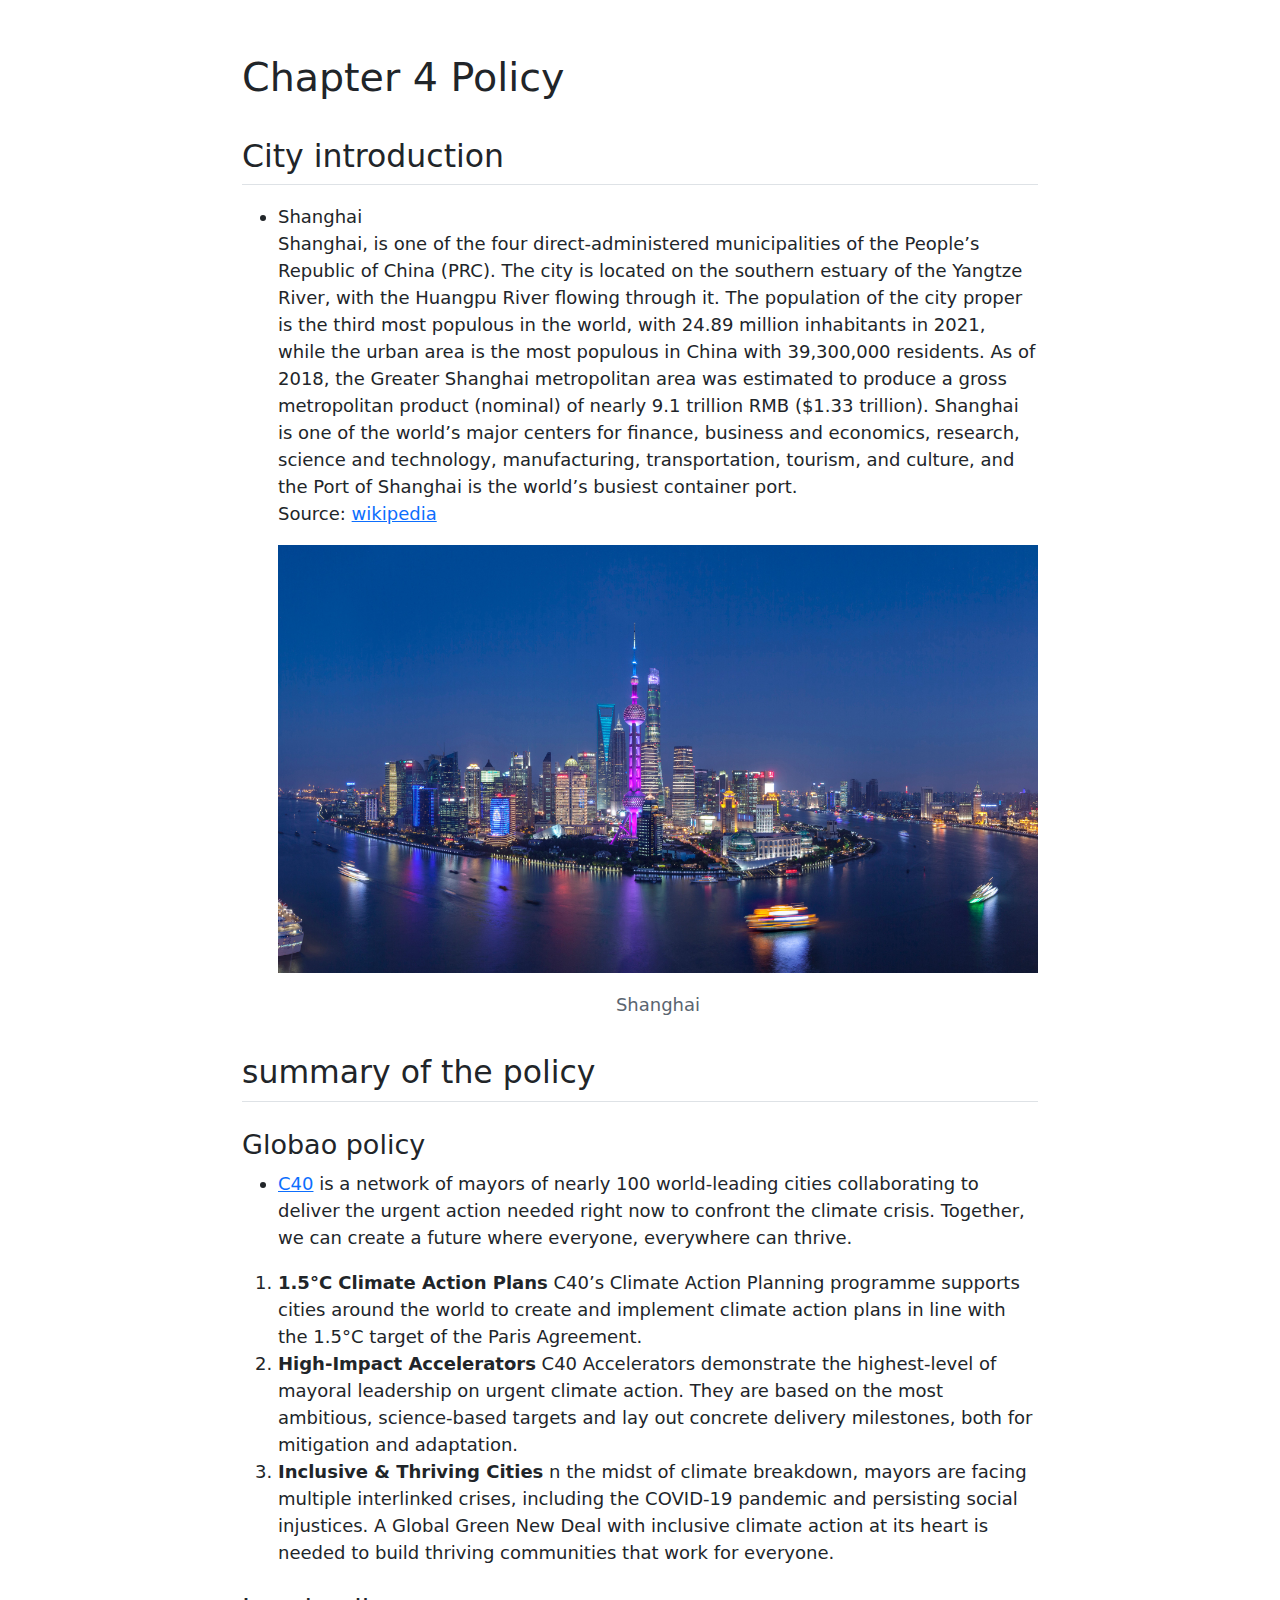
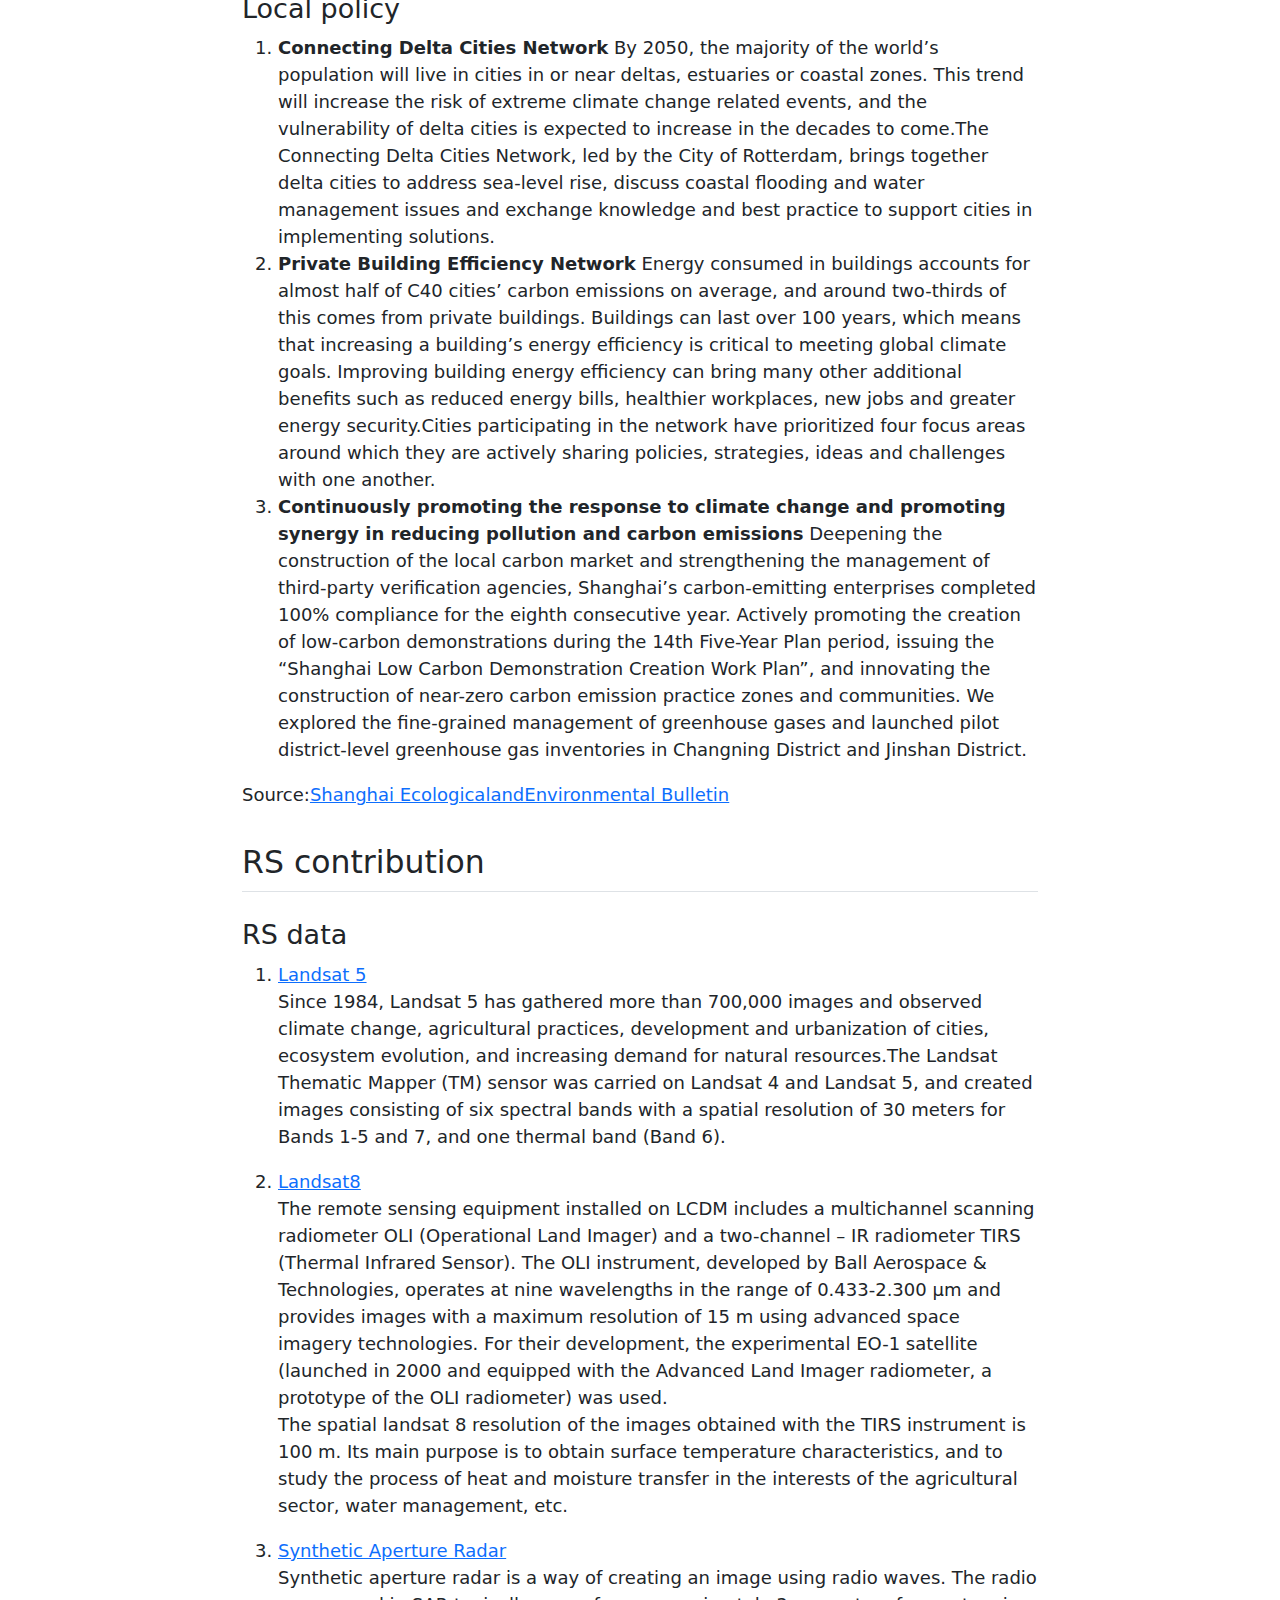
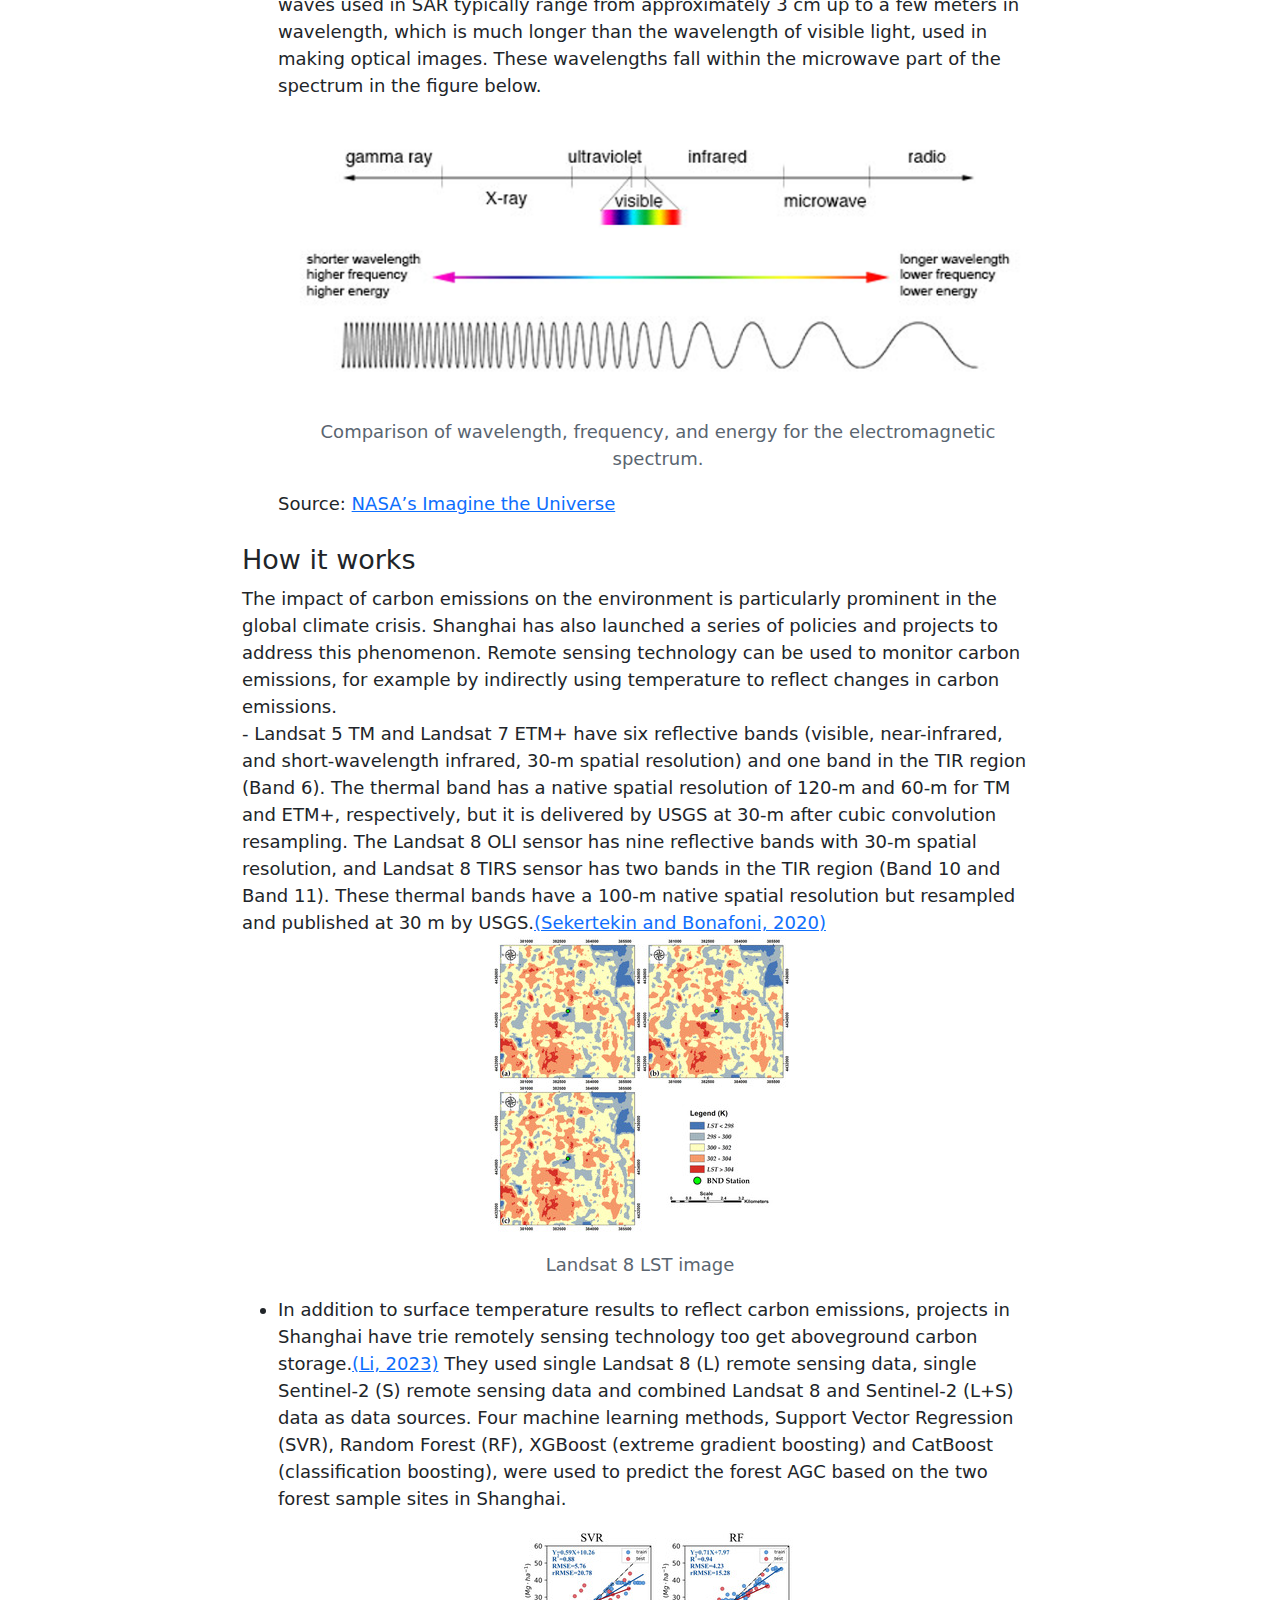
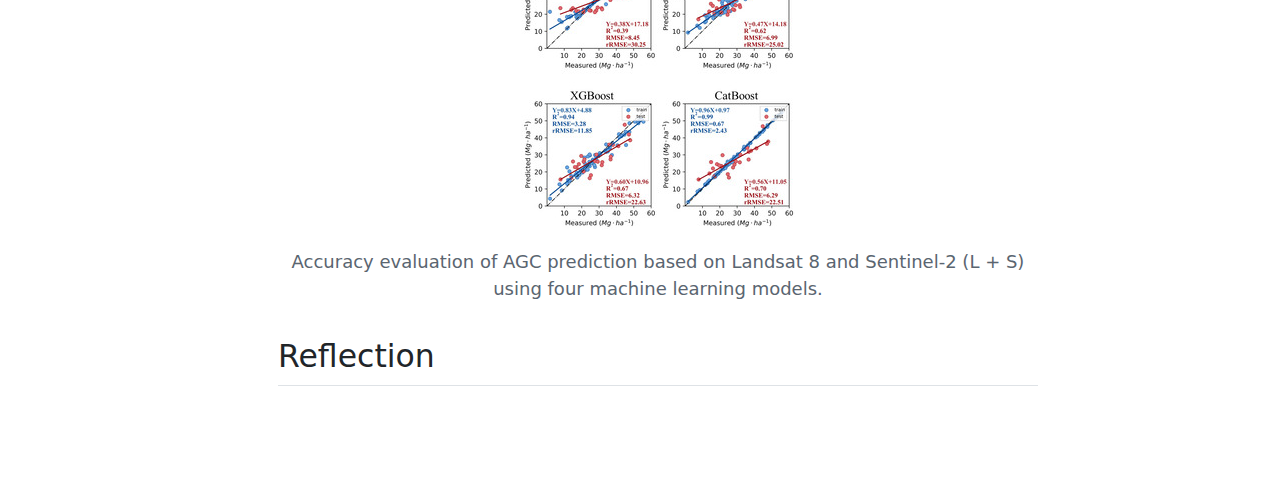
==== Chapter4.html @ e6d577ac "new" ====
<!DOCTYPE html>
<html xmlns="http://www.w3.org/1999/xhtml" lang="en" xml:lang="en"><head>

<meta charset="utf-8">
<meta name="generator" content="quarto-1.2.269">

<meta name="viewport" content="width=device-width, initial-scale=1.0, user-scalable=yes">


<title>chapter4</title>
<style>
code{white-space: pre-wrap;}
span.smallcaps{font-variant: small-caps;}
div.columns{display: flex; gap: min(4vw, 1.5em);}
div.column{flex: auto; overflow-x: auto;}
div.hanging-indent{margin-left: 1.5em; text-indent: -1.5em;}
ul.task-list{list-style: none;}
ul.task-list li input[type="checkbox"] {
  width: 0.8em;
  margin: 0 0.8em 0.2em -1.6em;
  vertical-align: middle;
}
</style>


<script src="Chapter4_files/libs/clipboard/clipboard.min.js"></script>
<script src="Chapter4_files/libs/quarto-html/quarto.js"></script>
<script src="Chapter4_files/libs/quarto-html/popper.min.js"></script>
<script src="Chapter4_files/libs/quarto-html/tippy.umd.min.js"></script>
<script src="Chapter4_files/libs/quarto-html/anchor.min.js"></script>
<link href="Chapter4_files/libs/quarto-html/tippy.css" rel="stylesheet">
<link href="Chapter4_files/libs/quarto-html/quarto-syntax-highlighting.css" rel="stylesheet" id="quarto-text-highlighting-styles">
<script src="Chapter4_files/libs/bootstrap/bootstrap.min.js"></script>
<link href="Chapter4_files/libs/bootstrap/bootstrap-icons.css" rel="stylesheet">
<link href="Chapter4_files/libs/bootstrap/bootstrap.min.css" rel="stylesheet" id="quarto-bootstrap" data-mode="light">


</head>

<body class="fullcontent">

<div id="quarto-content" class="page-columns page-rows-contents page-layout-article">

<main class="content" id="quarto-document-content">



<section id="chapter-4-policy" class="level1">
<h1>Chapter 4 Policy</h1>
<section id="city-introduction" class="level2">
<h2 class="anchored" data-anchor-id="city-introduction">City introduction</h2>
<ul>
<li><p>Shanghai<br> Shanghai, is one of the four direct-administered municipalities of the People’s Republic of China (PRC). The city is located on the southern estuary of the Yangtze River, with the Huangpu River flowing through it. The population of the city proper is the third most populous in the world, with 24.89 million inhabitants in 2021, while the urban area is the most populous in China with 39,300,000 residents. As of 2018, the Greater Shanghai metropolitan area was estimated to produce a gross metropolitan product (nominal) of nearly 9.1 trillion RMB ($1.33 trillion). Shanghai is one of the world’s major centers for finance, business and economics, research, science and technology, manufacturing, transportation, tourism, and culture, and the Port of Shanghai is the world’s busiest container port.<br> Source: <a href="https://en.wikipedia.org/wiki/Shanghai">wikipedia</a></p>
<center>
<div class="quarto-figure quarto-figure-center">
<figure class="figure">
<p><img src="image/download.jpeg" class="img-fluid figure-img"></p>
<p></p><figcaption class="figure-caption">Shanghai</figcaption><p></p>
</figure>
</div>
</center></li>
</ul>
</section>
<section id="summary-of-the-policy" class="level2">
<h2 class="anchored" data-anchor-id="summary-of-the-policy">summary of the policy</h2>
<section id="globao-policy" class="level3">
<h3 class="anchored" data-anchor-id="globao-policy">Globao policy</h3>
<ul>
<li><a href="https://www.c40.org/about-c40/">C40</a> is a network of mayors of nearly 100 world-leading cities collaborating to deliver the urgent action needed right now to confront the climate crisis. Together, we can create a future where everyone, everywhere can thrive.</li>
</ul>
<ol type="1">
<li><strong>1.5°C Climate Action Plans</strong> C40’s Climate Action Planning programme supports cities around the world to create and implement climate action plans in line with the 1.5°C target of the Paris Agreement.<br></li>
<li><strong>High-Impact Accelerators</strong> C40 Accelerators demonstrate the highest-level of mayoral leadership on urgent climate action. They are based on the most ambitious, science-based targets and lay out concrete delivery milestones, both for mitigation and adaptation.<br></li>
<li><strong>Inclusive &amp; Thriving Cities</strong> n the midst of climate breakdown, mayors are facing multiple interlinked crises, including the COVID-19 pandemic and persisting social injustices. A Global Green New Deal with inclusive climate action at its heart is needed to build thriving communities that work for everyone.<br></li>
</ol>
</section>
<section id="local-policy" class="level3">
<h3 class="anchored" data-anchor-id="local-policy">Local policy</h3>
<ol type="1">
<li><strong>Connecting Delta Cities Network</strong> By 2050, the majority of the world’s population will live in cities in or near deltas, estuaries or coastal zones. This trend will increase the risk of extreme climate change related events, and the vulnerability of delta cities is expected to increase in the decades to come.The Connecting Delta Cities Network, led by the City of Rotterdam, brings together delta cities to address sea-level rise, discuss coastal flooding and water management issues and exchange knowledge and best practice to support cities in implementing solutions.<br></li>
<li><strong>Private Building Efficiency Network</strong> Energy consumed in buildings accounts for almost half of C40 cities’ carbon emissions on average, and around two-thirds of this comes from private buildings. Buildings can last over 100 years, which means that increasing a building’s energy efficiency is critical to meeting global climate goals. Improving building energy efficiency can bring many other additional benefits such as reduced energy bills, healthier workplaces, new jobs and greater energy security.Cities participating in the network have prioritized four focus areas around which they are actively sharing policies, strategies, ideas and challenges with one another.<br></li>
<li><strong>Continuously promoting the response to climate change and promoting synergy in reducing pollution and carbon emissions</strong> Deepening the construction of the local carbon market and strengthening the management of third-party verification agencies, Shanghai’s carbon-emitting enterprises completed 100% compliance for the eighth consecutive year. Actively promoting the creation of low-carbon demonstrations during the 14th Five-Year Plan period, issuing the “Shanghai Low Carbon Demonstration Creation Work Plan”, and innovating the construction of near-zero carbon emission practice zones and communities. We explored the fine-grained management of greenhouse gases and launched pilot district-level greenhouse gas inventories in Changning District and Jinshan District.<br></li>
</ol>
<p>Source:<a href="https://sthj.sh.gov.cn/cmsres/f7/f7d5fae9e9df42f3bec63f34bfcbf330/71bc146ec721eba6b657a6b6a823d32e.pdf">Shanghai EcologicalandEnvironmental Bulletin</a></p>
</section>
</section>
<section id="rs-contribution" class="level2">
<h2 class="anchored" data-anchor-id="rs-contribution">RS contribution</h2>
<section id="rs-data" class="level3">
<h3 class="anchored" data-anchor-id="rs-data">RS data</h3>
<ol type="1">
<li><p><a href="https://eos.com/find-satellite/landsat-5-tm/">Landsat 5</a><br> Since 1984, Landsat 5 has gathered more than 700,000 images and observed climate change, agricultural practices, development and urbanization of cities, ecosystem evolution, and increasing demand for natural resources.The Landsat Thematic Mapper (TM) sensor was carried on Landsat 4 and Landsat 5, and created images consisting of six spectral bands with a spatial resolution of 30 meters for Bands 1-5 and 7, and one thermal band (Band 6).<br></p></li>
<li><p><a href="https://eos.com/find-satellite/landsat-8/">Landsat8</a><br> The remote sensing equipment installed on LCDM includes a multichannel scanning radiometer OLI (Operational Land Imager) and a two-channel – IR radiometer TIRS (Thermal Infrared Sensor). The OLI instrument, developed by Ball Aerospace &amp; Technologies, operates at nine wavelengths in the range of 0.433-2.300 μm and provides images with a maximum resolution of 15 m using advanced space imagery technologies. For their development, the experimental EO-1 satellite (launched in 2000 and equipped with the Advanced Land Imager radiometer, a prototype of the OLI radiometer) was used.<br> The spatial landsat 8 resolution of the images obtained with the TIRS instrument is 100 m. Its main purpose is to obtain surface temperature characteristics, and to study the process of heat and moisture transfer in the interests of the agricultural sector, water management, etc.<br></p></li>
<li><p><a href="https://www.capellaspace.com/sar-101-an-introduction-to-synthetic-aperture-radar/">Synthetic Aperture Radar</a><br> Synthetic aperture radar is a way of creating an image using radio waves. The radio waves used in SAR typically range from approximately 3 cm up to a few meters in wavelength, which is much longer than the wavelength of visible light, used in making optical images. These wavelengths fall within the microwave part of the spectrum in the figure below.</p>
<center>
<div class="quarto-figure quarto-figure-center">
<figure class="figure">
<p><img src="image/SpaceNet6-Blog_wavelength-spectrum.png" class="img-fluid figure-img"></p>
<p></p><figcaption class="figure-caption">Comparison of wavelength, frequency, and energy for the electromagnetic spectrum.</figcaption><p></p>
</figure>
</div>
</center>
<p>Source: <a href="https://imagine.gsfc.nasa.gov/science/toolbox/emspectrum1.html">NASA’s Imagine the Universe</a></p></li>
</ol>
</section>
<section id="how-it-works" class="level3">
<h3 class="anchored">How it works</h3>
The impact of carbon emissions on the environment is particularly prominent in the global climate crisis. Shanghai has also launched a series of policies and projects to address this phenomenon. Remote sensing technology can be used to monitor carbon emissions, for example by indirectly using temperature to reflect changes in carbon emissions.<br> - Landsat 5 TM and Landsat 7 ETM+ have six reflective bands (visible, near-infrared, and short-wavelength infrared, 30-m spatial resolution) and one band in the TIR region (Band 6). The thermal band has a native spatial resolution of 120-m and 60-m for TM and ETM+, respectively, but it is delivered by USGS at 30-m after cubic convolution resampling. The Landsat 8 OLI sensor has nine reflective bands with 30-m spatial resolution, and Landsat 8 TIRS sensor has two bands in the TIR region (Band 10 and Band 11). These thermal bands have a 100-m native spatial resolution but resampled and published at 30 m by USGS.<a href="https://www.proquest.com/docview/2550293025?parentSessionId=8t9%2BNVN4gRD3vp%2FYloR3petIAqkasvj0CDOFMD6UNBQ%3D&amp;pq-origsite=primo&amp;accountid=14511">(Sekertekin and Bonafoni, 2020)</a><br>
<center>
<div class="quarto-figure quarto-figure-center">
<figure class="figure">
<p><img src="image/lst.jpg" class="img-fluid figure-img"></p>
<p></p><figcaption class="figure-caption">Landsat 8 LST image</figcaption><p></p>
</figure>
</div>
</center>
<ul>
<li><p>In addition to surface temperature results to reflect carbon emissions, projects in Shanghai have trie remotely sensing technology too get aboveground carbon storage.<a href="https://www.proquest.com/docview/2761198157?parentSessionId=l2brSec2n75gN8ANicRTz%2Fx%2FDIqA5daFETveuqBxDSE%3D&amp;pq-origsite=primo&amp;accountid=14511">(Li, 2023)</a> They used single Landsat 8 (L) remote sensing data, single Sentinel-2 (S) remote sensing data and combined Landsat 8 and Sentinel-2 (L+S) data as data sources. Four machine learning methods, Support Vector Regression (SVR), Random Forest (RF), XGBoost (extreme gradient boosting) and CatBoost (classification boosting), were used to predict the forest AGC based on the two forest sample sites in Shanghai.</p>
<center>
<div class="quarto-figure quarto-figure-center">
<figure class="figure">
<p><img src="image/AGC.jpg" class="img-fluid figure-img"></p>
<p></p><figcaption class="figure-caption">Accuracy evaluation of AGC prediction based on Landsat 8 and Sentinel-2 (L + S) using four machine learning models.</figcaption><p></p>
</figure>
</div>
</center>
<h2 id="reflection" class="anchored" data-anchor-id="how-it-works">Reflection</h2></li>
</ul>
</section>
</section>
</section>

</main>
<!-- /main column -->
<script id="quarto-html-after-body" type="application/javascript">
window.document.addEventListener("DOMContentLoaded", function (event) {
  const toggleBodyColorMode = (bsSheetEl) => {
    const mode = bsSheetEl.getAttribute("data-mode");
    const bodyEl = window.document.querySelector("body");
    if (mode === "dark") {
      bodyEl.classList.add("quarto-dark");
      bodyEl.classList.remove("quarto-light");
    } else {
      bodyEl.classList.add("quarto-light");
      bodyEl.classList.remove("quarto-dark");
    }
  }
  const toggleBodyColorPrimary = () => {
    const bsSheetEl = window.document.querySelector("link#quarto-bootstrap");
    if (bsSheetEl) {
      toggleBodyColorMode(bsSheetEl);
    }
  }
  toggleBodyColorPrimary();  
  const icon = "";
  const anchorJS = new window.AnchorJS();
  anchorJS.options = {
    placement: 'right',
    icon: icon
  };
  anchorJS.add('.anchored');
  const clipboard = new window.ClipboardJS('.code-copy-button', {
    target: function(trigger) {
      return trigger.previousElementSibling;
    }
  });
  clipboard.on('success', function(e) {
    // button target
    const button = e.trigger;
    // don't keep focus
    button.blur();
    // flash "checked"
    button.classList.add('code-copy-button-checked');
    var currentTitle = button.getAttribute("title");
    button.setAttribute("title", "Copied!");
    let tooltip;
    if (window.bootstrap) {
      button.setAttribute("data-bs-toggle", "tooltip");
      button.setAttribute("data-bs-placement", "left");
      button.setAttribute("data-bs-title", "Copied!");
      tooltip = new bootstrap.Tooltip(button, 
        { trigger: "manual", 
          customClass: "code-copy-button-tooltip",
          offset: [0, -8]});
      tooltip.show();    
    }
    setTimeout(function() {
      if (tooltip) {
        tooltip.hide();
        button.removeAttribute("data-bs-title");
        button.removeAttribute("data-bs-toggle");
        button.removeAttribute("data-bs-placement");
      }
      button.setAttribute("title", currentTitle);
      button.classList.remove('code-copy-button-checked');
    }, 1000);
    // clear code selection
    e.clearSelection();
  });
  function tippyHover(el, contentFn) {
    const config = {
      allowHTML: true,
      content: contentFn,
      maxWidth: 500,
      delay: 100,
      arrow: false,
      appendTo: function(el) {
          return el.parentElement;
      },
      interactive: true,
      interactiveBorder: 10,
      theme: 'quarto',
      placement: 'bottom-start'
    };
    window.tippy(el, config); 
  }
  const noterefs = window.document.querySelectorAll('a[role="doc-noteref"]');
  for (var i=0; i<noterefs.length; i++) {
    const ref = noterefs[i];
    tippyHover(ref, function() {
      // use id or data attribute instead here
      let href = ref.getAttribute('data-footnote-href') || ref.getAttribute('href');
      try { href = new URL(href).hash; } catch {}
      const id = href.replace(/^#\/?/, "");
      const note = window.document.getElementById(id);
      return note.innerHTML;
    });
  }
  const findCites = (el) => {
    const parentEl = el.parentElement;
    if (parentEl) {
      const cites = parentEl.dataset.cites;
      if (cites) {
        return {
          el,
          cites: cites.split(' ')
        };
      } else {
        return findCites(el.parentElement)
      }
    } else {
      return undefined;
    }
  };
  var bibliorefs = window.document.querySelectorAll('a[role="doc-biblioref"]');
  for (var i=0; i<bibliorefs.length; i++) {
    const ref = bibliorefs[i];
    const citeInfo = findCites(ref);
    if (citeInfo) {
      tippyHover(citeInfo.el, function() {
        var popup = window.document.createElement('div');
        citeInfo.cites.forEach(function(cite) {
          var citeDiv = window.document.createElement('div');
          citeDiv.classList.add('hanging-indent');
          citeDiv.classList.add('csl-entry');
          var biblioDiv = window.document.getElementById('ref-' + cite);
          if (biblioDiv) {
            citeDiv.innerHTML = biblioDiv.innerHTML;
          }
          popup.appendChild(citeDiv);
        });
        return popup.innerHTML;
      });
    }
  }
});
</script>
</div> <!-- /content -->



</body></html>
---- Chapter4_files/libs/quarto-html/tippy.css ----
.tippy-box[data-animation=fade][data-state=hidden]{opacity:0}[data-tippy-root]{max-width:calc(100vw - 10px)}.tippy-box{position:relative;background-color:#333;color:#fff;border-radius:4px;font-size:14px;line-height:1.4;white-space:normal;outline:0;transition-property:transform,visibility,opacity}.tippy-box[data-placement^=top]>.tippy-arrow{bottom:0}.tippy-box[data-placement^=top]>.tippy-arrow:before{bottom:-7px;left:0;border-width:8px 8px 0;border-top-color:initial;transform-origin:center top}.tippy-box[data-placement^=bottom]>.tippy-arrow{top:0}.tippy-box[data-placement^=bottom]>.tippy-arrow:before{top:-7px;left:0;border-width:0 8px 8px;border-bottom-color:initial;transform-origin:center bottom}.tippy-box[data-placement^=left]>.tippy-arrow{right:0}.tippy-box[data-placement^=left]>.tippy-arrow:before{border-width:8px 0 8px 8px;border-left-color:initial;right:-7px;transform-origin:center left}.tippy-box[data-placement^=right]>.tippy-arrow{left:0}.tippy-box[data-placement^=right]>.tippy-arrow:before{left:-7px;border-width:8px 8px 8px 0;border-right-color:initial;transform-origin:center right}.tippy-box[data-inertia][data-state=visible]{transition-timing-function:cubic-bezier(.54,1.5,.38,1.11)}.tippy-arrow{width:16px;height:16px;color:#333}.tippy-arrow:before{content:"";position:absolute;border-color:transparent;border-style:solid}.tippy-content{position:relative;padding:5px 9px;z-index:1}
---- Chapter4_files/libs/quarto-html/quarto-syntax-highlighting.css ----
/* quarto syntax highlight colors */
:root {
  --quarto-hl-ot-color: #003B4F;
  --quarto-hl-at-color: #657422;
  --quarto-hl-ss-color: #20794D;
  --quarto-hl-an-color: #5E5E5E;
  --quarto-hl-fu-color: #4758AB;
  --quarto-hl-st-color: #20794D;
  --quarto-hl-cf-color: #003B4F;
  --quarto-hl-op-color: #5E5E5E;
  --quarto-hl-er-color: #AD0000;
  --quarto-hl-bn-color: #AD0000;
  --quarto-hl-al-color: #AD0000;
  --quarto-hl-va-color: #111111;
  --quarto-hl-bu-color: inherit;
  --quarto-hl-ex-color: inherit;
  --quarto-hl-pp-color: #AD0000;
  --quarto-hl-in-color: #5E5E5E;
  --quarto-hl-vs-color: #20794D;
  --quarto-hl-wa-color: #5E5E5E;
  --quarto-hl-do-color: #5E5E5E;
  --quarto-hl-im-color: #00769E;
  --quarto-hl-ch-color: #20794D;
  --quarto-hl-dt-color: #AD0000;
  --quarto-hl-fl-color: #AD0000;
  --quarto-hl-co-color: #5E5E5E;
  --quarto-hl-cv-color: #5E5E5E;
  --quarto-hl-cn-color: #8f5902;
  --quarto-hl-sc-color: #5E5E5E;
  --quarto-hl-dv-color: #AD0000;
  --quarto-hl-kw-color: #003B4F;
}

/* other quarto variables */
:root {
  --quarto-font-monospace: SFMono-Regular, Menlo, Monaco, Consolas, "Liberation Mono", "Courier New", monospace;
}

pre > code.sourceCode > span {
  color: #003B4F;
}

code span {
  color: #003B4F;
}

code.sourceCode > span {
  color: #003B4F;
}

div.sourceCode,
div.sourceCode pre.sourceCode {
  color: #003B4F;
}

code span.ot {
  color: #003B4F;
}

code span.at {
  color: #657422;
}

code span.ss {
  color: #20794D;
}

code span.an {
  color: #5E5E5E;
}

code span.fu {
  color: #4758AB;
}

code span.st {
  color: #20794D;
}

code span.cf {
  color: #003B4F;
}

code span.op {
  color: #5E5E5E;
}

code span.er {
  color: #AD0000;
}

code span.bn {
  color: #AD0000;
}

code span.al {
  color: #AD0000;
}

code span.va {
  color: #111111;
}

code span.pp {
  color: #AD0000;
}

code span.in {
  color: #5E5E5E;
}

code span.vs {
  color: #20794D;
}

code span.wa {
  color: #5E5E5E;
  font-style: italic;
}

code span.do {
  color: #5E5E5E;
  font-style: italic;
}

code span.im {
  color: #00769E;
}

code span.ch {
  color: #20794D;
}

code span.dt {
  color: #AD0000;
}

code span.fl {
  color: #AD0000;
}

code span.co {
  color: #5E5E5E;
}

code span.cv {
  color: #5E5E5E;
  font-style: italic;
}

code span.cn {
  color: #8f5902;
}

code span.sc {
  color: #5E5E5E;
}

code span.dv {
  color: #AD0000;
}

code span.kw {
  color: #003B4F;
}

.prevent-inlining {
  content: "</";
}

/*# sourceMappingURL=debc5d5d77c3f9108843748ff7464032.css.map */
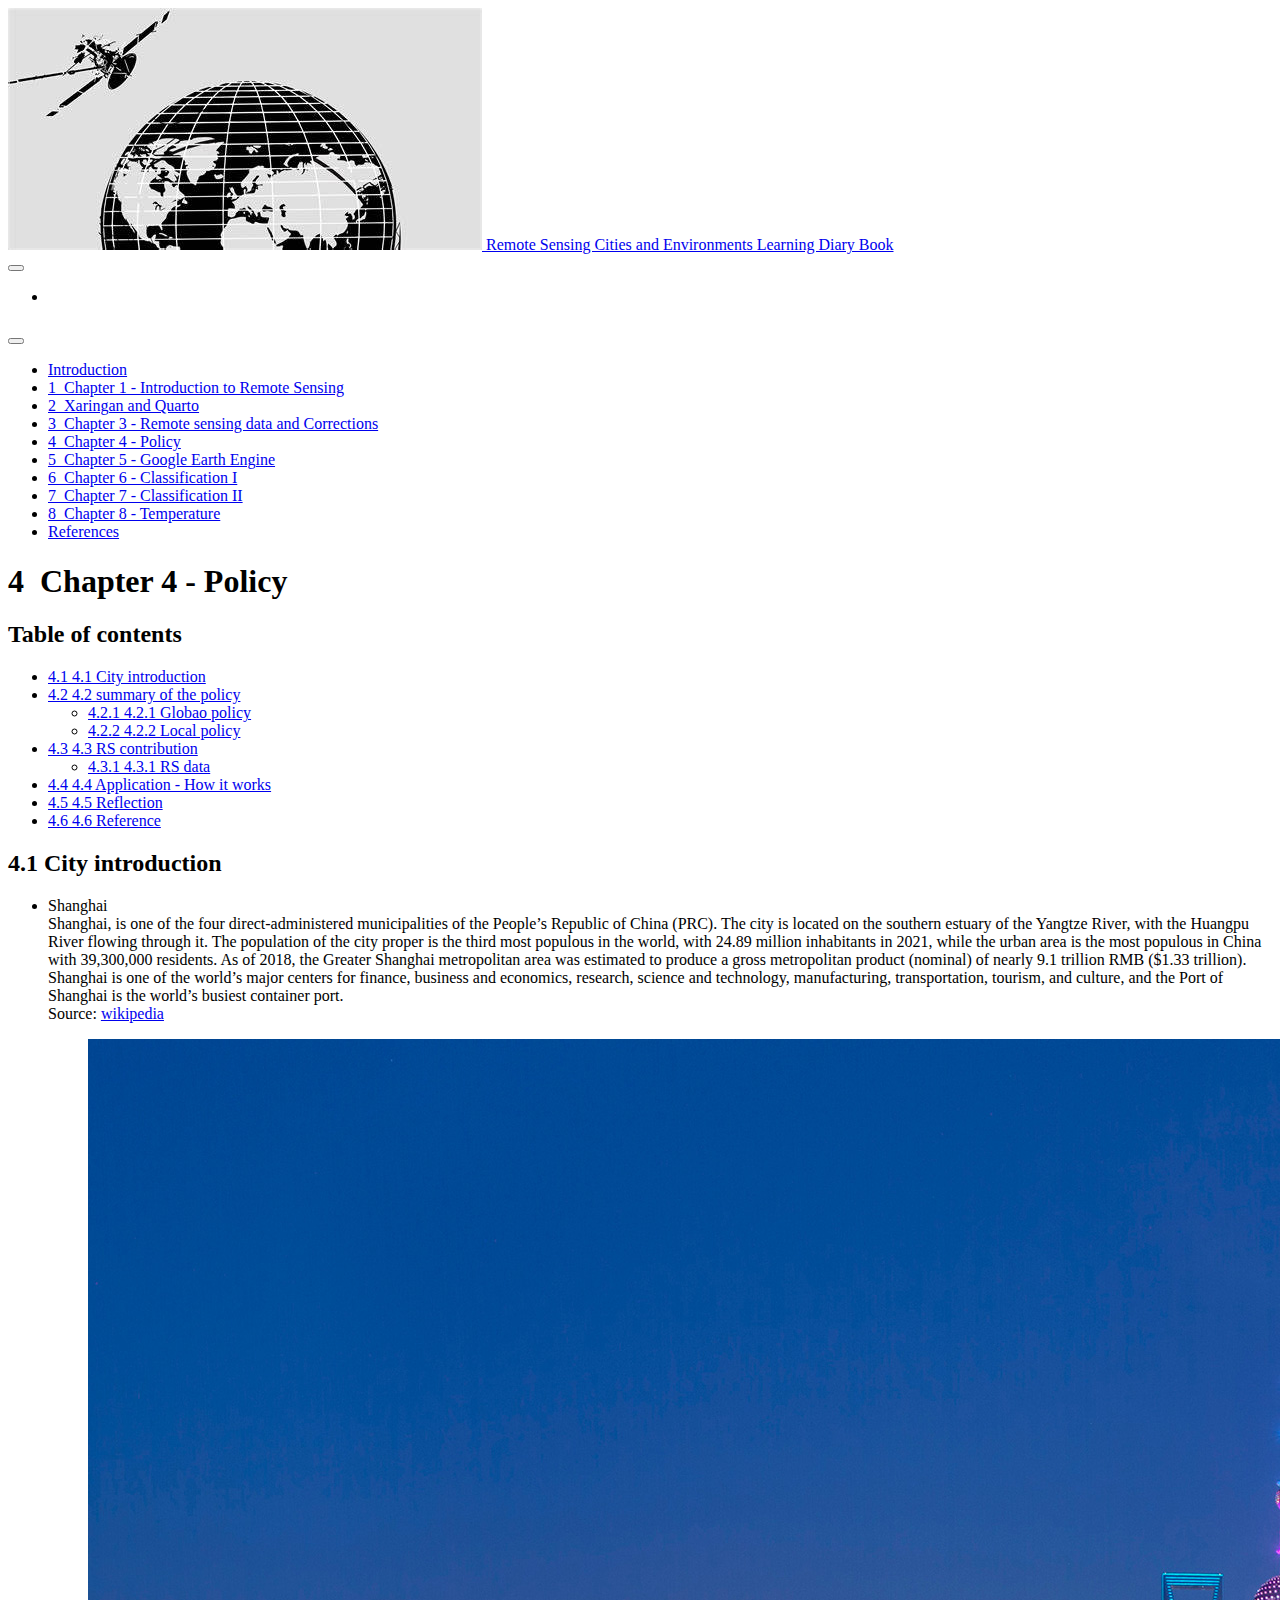
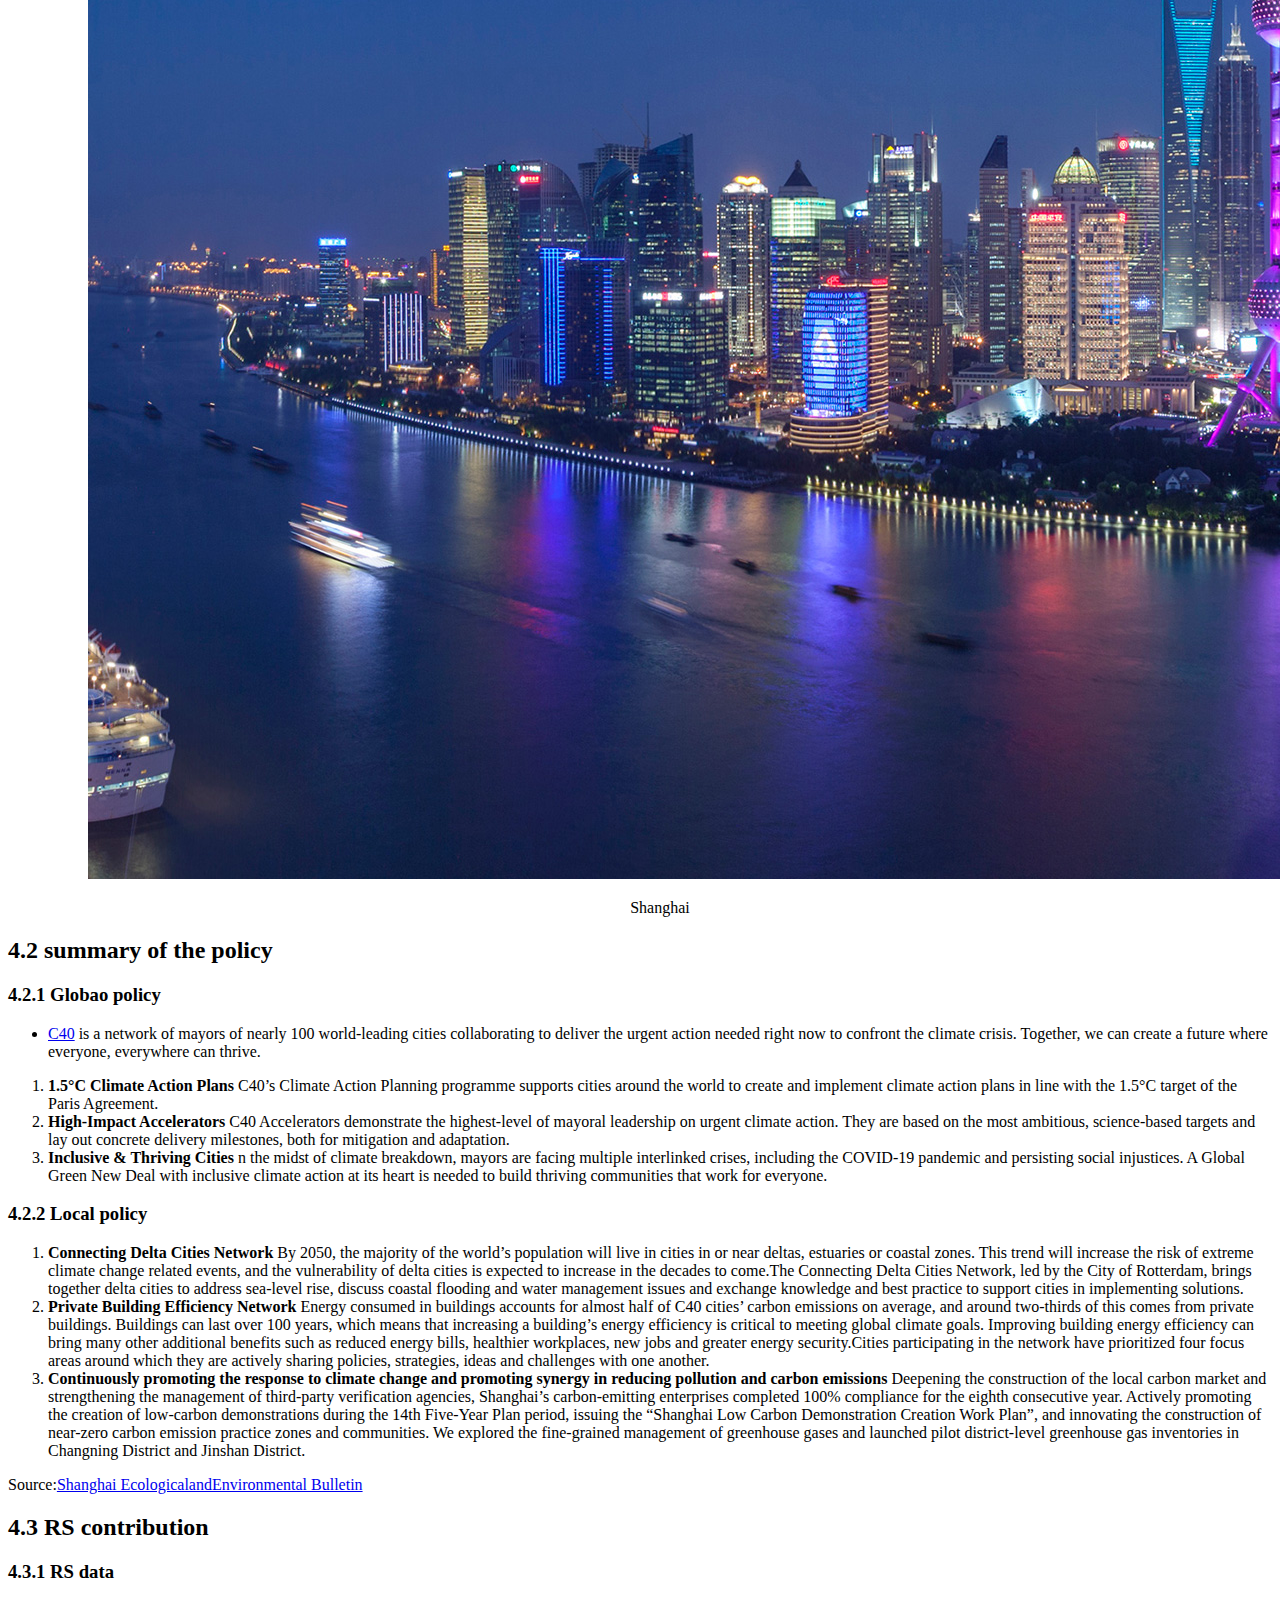
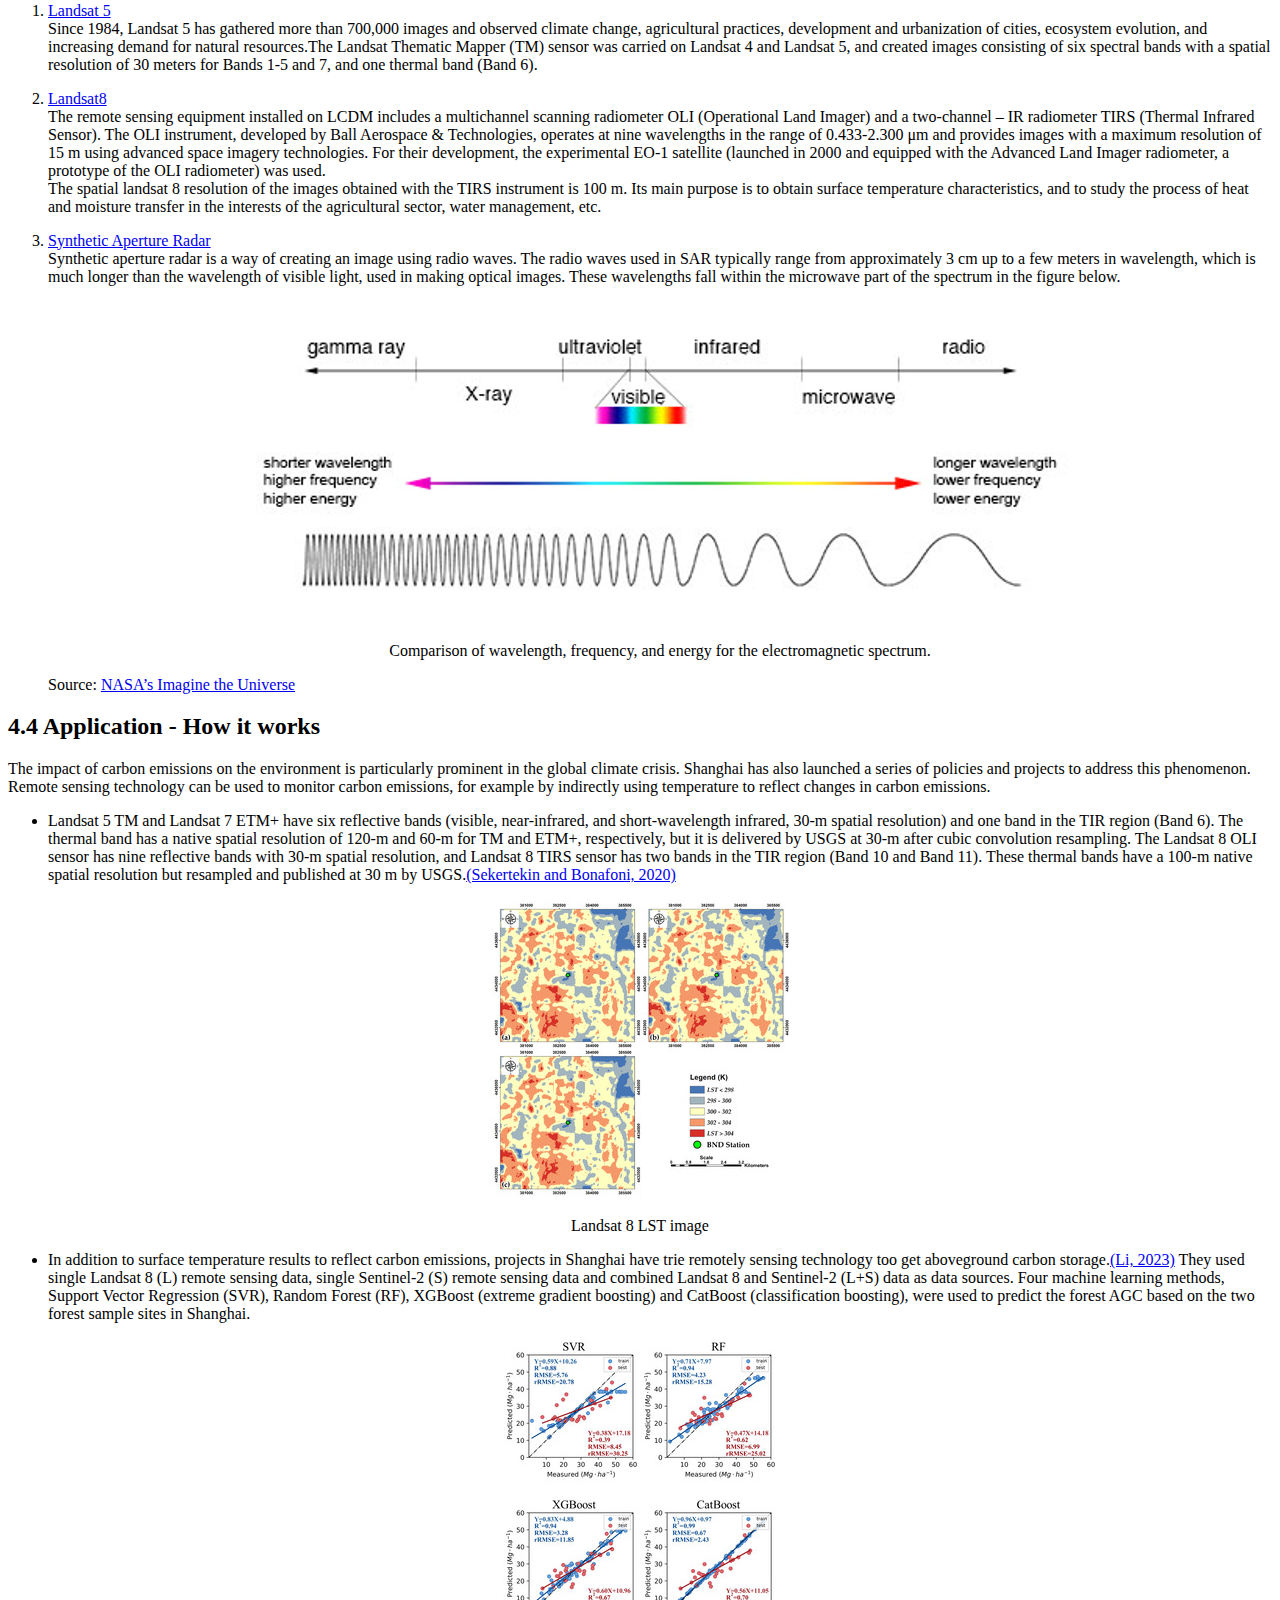
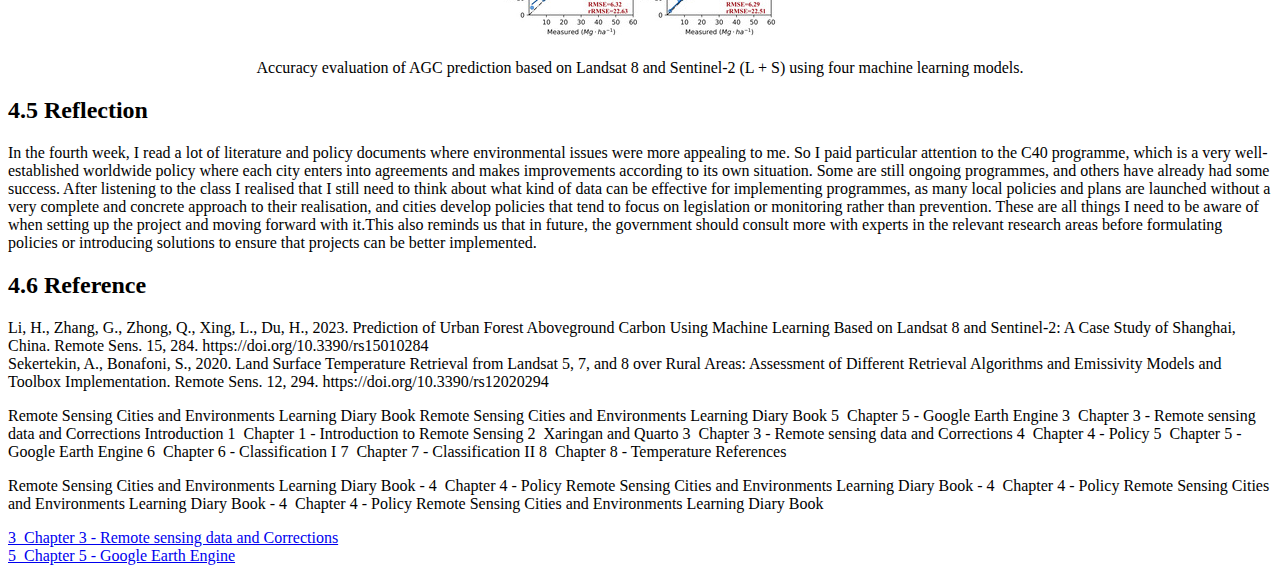
==== commit 0b24aa10: "new" ====
--- a/Chapter4.html
+++ b/Chapter4.html
@@ -1,13 +1,15 @@
 <!DOCTYPE html>
-<html xmlns="http://www.w3.org/1999/xhtml" lang="en" xml:lang="en"><head>
-
-<meta charset="utf-8">
-<meta name="generator" content="quarto-1.2.269">
-
-<meta name="viewport" content="width=device-width, initial-scale=1.0, user-scalable=yes">
-
-
-<title>chapter4</title>
+<html xmlns="http://www.w3.org/1999/xhtml" lang="en" xml:lang="en">
+
+<head>
+
+<meta charset="utf-8" />
+<meta name="generator" content="quarto-1.2.269" />
+
+<meta name="viewport" content="width=device-width, initial-scale=1.0, user-scalable=yes" />
+
+
+<title>Remote Sensing Cities and Environments Learning Diary Book – 4  Chapter 4 - Policy</title>
 <style>
 code{white-space: pre-wrap;}
 span.smallcaps{font-variant: small-caps;}
@@ -22,117 +24,284 @@
 }
 </style>
 
-
-<script src="Chapter4_files/libs/clipboard/clipboard.min.js"></script>
-<script src="Chapter4_files/libs/quarto-html/quarto.js"></script>
-<script src="Chapter4_files/libs/quarto-html/popper.min.js"></script>
-<script src="Chapter4_files/libs/quarto-html/tippy.umd.min.js"></script>
-<script src="Chapter4_files/libs/quarto-html/anchor.min.js"></script>
-<link href="Chapter4_files/libs/quarto-html/tippy.css" rel="stylesheet">
-<link href="Chapter4_files/libs/quarto-html/quarto-syntax-highlighting.css" rel="stylesheet" id="quarto-text-highlighting-styles">
-<script src="Chapter4_files/libs/bootstrap/bootstrap.min.js"></script>
-<link href="Chapter4_files/libs/bootstrap/bootstrap-icons.css" rel="stylesheet">
-<link href="Chapter4_files/libs/bootstrap/bootstrap.min.css" rel="stylesheet" id="quarto-bootstrap" data-mode="light">
+<!-- htmldependencies:E3FAD763 -->
+<script id="quarto-search-options" type="application/json">{
+  "location": "navbar",
+  "copy-button": false,
+  "collapse-after": 3,
+  "panel-placement": "end",
+  "type": "overlay",
+  "limit": 20,
+  "language": {
+    "search-no-results-text": "No results",
+    "search-matching-documents-text": "matching documents",
+    "search-copy-link-title": "Copy link to search",
+    "search-hide-matches-text": "Hide additional matches",
+    "search-more-match-text": "more match in this document",
+    "search-more-matches-text": "more matches in this document",
+    "search-clear-button-title": "Clear",
+    "search-detached-cancel-button-title": "Cancel",
+    "search-submit-button-title": "Submit"
+  }
+}</script>
 
 
 </head>
 
-<body class="fullcontent">
-
-<div id="quarto-content" class="page-columns page-rows-contents page-layout-article">
-
+<body>
+
+<div id="quarto-search-results"></div>
+  <header id="quarto-header" class="headroom fixed-top">
+    <nav class="navbar navbar-expand-sm navbar-dark ">
+      <div class="navbar-container container-fluid">
+      <div class="navbar-brand-container">
+    <a href="/index.html" class="navbar-brand navbar-brand-logo">
+    <img src="/image/OIP.jpeg" alt="" class="navbar-logo" />
+    </a>
+    <a class="navbar-brand" href="/index.html">
+    <span class="navbar-title">Remote Sensing Cities and Environments Learning Diary Book</span>
+    </a>
+  </div>
+          <button class="navbar-toggler" type="button" data-bs-toggle="collapse" data-bs-target="#navbarCollapse"
+  aria-controls="navbarCollapse" aria-expanded="false" aria-label="Toggle navigation"
+  onclick="if (window.quartoToggleHeadroom) { window.quartoToggleHeadroom(); }">
+  <span class="navbar-toggler-icon"></span>
+</button>
+          <div class="collapse navbar-collapse" id="navbarCollapse">
+            <ul class="navbar-nav navbar-nav-scroll ms-auto">
+  <li class="nav-item compact">
+    <a class="nav-link" href="/linkedin.com/in/yuanru-gao-687b31254"><i 
+  class="bi bi-linkedin" 
+  role="img" 
+>
+</i> 
+ <span class="menu-text"></span></a>
+  </li>  
+</ul>
+              <div id="quarto-search" class="" title="Search"></div>
+          </div> <!-- /navcollapse -->
+      </div> <!-- /container-fluid -->
+    </nav>
+  <nav class="quarto-secondary-nav" 
+        data-bs-toggle="collapse" data-bs-target="#quarto-sidebar" 
+        aria-controls="quarto-sidebar" aria-expanded="false" aria-label="Toggle sidebar navigation"
+        onclick="if (window.quartoToggleHeadroom) { window.quartoToggleHeadroom(); }"
+  >
+    <div class="container-fluid d-flex justify-content-between">
+      <h1 class="quarto-secondary-nav-title"></h1>
+      <button type="button" 
+        class="quarto-btn-toggle btn" aria-label="Show secondary navigation">
+        <i class="bi bi-chevron-right"></i>
+      </button>
+    </div>
+  </nav>
+</header>
+<!-- content -->
+<div id="quarto-content" class="quarto-container page-columns page-rows-contents page-layout-article page-navbar">
+<!-- sidebar -->
+  <nav id="quarto-sidebar" class="sidebar collapse sidebar-navigation floating overflow-auto">
+      <div class="mt-2 flex-shrink-0 align-items-center">
+        <div class="sidebar-search">
+        <div id="quarto-search" class="" title="Search"></div>
+        </div>
+      </div>
+    <div class="sidebar-menu-container"> 
+    <ul class="list-unstyled mt-1">
+        <li class="sidebar-item">
+  <div class="sidebar-item-container"> 
+  <a href="/index.html" class="sidebar-item-text sidebar-link">Introduction</a>
+  </div>
+</li>
+        <li class="sidebar-item">
+  <div class="sidebar-item-container"> 
+  <a href="/Chapter1.html" class="sidebar-item-text sidebar-link"><span class='chapter-number'>1</span>  <span class='chapter-title'>Chapter 1 - Introduction to Remote Sensing</span></a>
+  </div>
+</li>
+        <li class="sidebar-item">
+  <div class="sidebar-item-container"> 
+  <a href="/Chapter2.html" class="sidebar-item-text sidebar-link"><span class='chapter-number'>2</span>  <span class='chapter-title'>Xaringan and Quarto</span></a>
+  </div>
+</li>
+        <li class="sidebar-item">
+  <div class="sidebar-item-container"> 
+  <a href="/Chapter3.html" class="sidebar-item-text sidebar-link"><span class='chapter-number'>3</span>  <span class='chapter-title'>Chapter 3 - Remote sensing data and Corrections</span></a>
+  </div>
+</li>
+        <li class="sidebar-item">
+  <div class="sidebar-item-container"> 
+  <a href="/Chapter4.html" class="sidebar-item-text sidebar-link active"><span class='chapter-number'>4</span>  <span class='chapter-title'>Chapter 4 - Policy</span></a>
+  </div>
+</li>
+        <li class="sidebar-item">
+  <div class="sidebar-item-container"> 
+  <a href="/Chapter5.html" class="sidebar-item-text sidebar-link"><span class='chapter-number'>5</span>  <span class='chapter-title'>Chapter 5 - Google Earth Engine</span></a>
+  </div>
+</li>
+        <li class="sidebar-item">
+  <div class="sidebar-item-container"> 
+  <a href="/Chapter6.html" class="sidebar-item-text sidebar-link"><span class='chapter-number'>6</span>  <span class='chapter-title'>Chapter 6 - Classification I</span></a>
+  </div>
+</li>
+        <li class="sidebar-item">
+  <div class="sidebar-item-container"> 
+  <a href="/Chapter7.html" class="sidebar-item-text sidebar-link"><span class='chapter-number'>7</span>  <span class='chapter-title'>Chapter 7 - Classification II</span></a>
+  </div>
+</li>
+        <li class="sidebar-item">
+  <div class="sidebar-item-container"> 
+  <a href="/Chapter8.html" class="sidebar-item-text sidebar-link"><span class='chapter-number'>8</span>  <span class='chapter-title'>Chapter 8 - Temperature</span></a>
+  </div>
+</li>
+        <li class="sidebar-item">
+  <div class="sidebar-item-container"> 
+  <a href="/references.html" class="sidebar-item-text sidebar-link">References</a>
+  </div>
+</li>
+    </ul>
+    </div>
+</nav>
+<!-- margin-sidebar -->
+    <div id="quarto-margin-sidebar" class="sidebar margin-sidebar">
+        <div id="quarto-toc-target"></div>
+    </div>
+<!-- main -->
 <main class="content" id="quarto-document-content">
 
-
-
-<section id="chapter-4-policy" class="level1">
-<h1>Chapter 4 Policy</h1>
-<section id="city-introduction" class="level2">
-<h2 class="anchored" data-anchor-id="city-introduction">City introduction</h2>
+<header id="title-block-header" class="quarto-title-block default">
+<div class="quarto-title">
+<h1 class="title"><span class="chapter-number">4</span>  <span class="chapter-title">Chapter 4 - Policy</span></h1>
+</div>
+
+
+
+<div class="quarto-title-meta">
+
+    
+  
+    
+  </div>
+  
+
+</header>
+<nav id="TOC" role="doc-toc">
+    <h2 id="toc-title">Table of contents</h2>
+   
+  <ul>
+  <li><a href="#city-introduction" id="toc-city-introduction"><span class="toc-section-number">4.1</span> <span class="header-section-number">4.1</span> City introduction</a></li>
+  <li><a href="#summary-of-the-policy" id="toc-summary-of-the-policy"><span class="toc-section-number">4.2</span> <span class="header-section-number">4.2</span> summary of the policy</a>
+  <ul>
+  <li><a href="#globao-policy" id="toc-globao-policy"><span class="toc-section-number">4.2.1</span> <span class="header-section-number">4.2.1</span> Globao policy</a></li>
+  <li><a href="#local-policy" id="toc-local-policy"><span class="toc-section-number">4.2.2</span> <span class="header-section-number">4.2.2</span> Local policy</a></li>
+  </ul></li>
+  <li><a href="#rs-contribution" id="toc-rs-contribution"><span class="toc-section-number">4.3</span> <span class="header-section-number">4.3</span> RS contribution</a>
+  <ul>
+  <li><a href="#rs-data" id="toc-rs-data"><span class="toc-section-number">4.3.1</span> <span class="header-section-number">4.3.1</span> RS data</a></li>
+  </ul></li>
+  <li><a href="#application---how-it-works" id="toc-application---how-it-works"><span class="toc-section-number">4.4</span> <span class="header-section-number">4.4</span> Application - How it works</a></li>
+  <li><a href="#reflection" id="toc-reflection"><span class="toc-section-number">4.5</span> <span class="header-section-number">4.5</span> Reflection</a></li>
+  <li><a href="#reference" id="toc-reference"><span class="toc-section-number">4.6</span> <span class="header-section-number">4.6</span> Reference</a></li>
+  </ul>
+</nav>
+<section id="city-introduction" class="level2" data-number="4.1">
+<h2 data-number="4.1"><span class="header-section-number">4.1</span> City introduction</h2>
 <ul>
-<li><p>Shanghai<br> Shanghai, is one of the four direct-administered municipalities of the People’s Republic of China (PRC). The city is located on the southern estuary of the Yangtze River, with the Huangpu River flowing through it. The population of the city proper is the third most populous in the world, with 24.89 million inhabitants in 2021, while the urban area is the most populous in China with 39,300,000 residents. As of 2018, the Greater Shanghai metropolitan area was estimated to produce a gross metropolitan product (nominal) of nearly 9.1 trillion RMB ($1.33 trillion). Shanghai is one of the world’s major centers for finance, business and economics, research, science and technology, manufacturing, transportation, tourism, and culture, and the Port of Shanghai is the world’s busiest container port.<br> Source: <a href="https://en.wikipedia.org/wiki/Shanghai">wikipedia</a></p>
+<li><p>Shanghai</br> Shanghai, is one of the four direct-administered municipalities of the People’s Republic of China (PRC). The city is located on the southern estuary of the Yangtze River, with the Huangpu River flowing through it. The population of the city proper is the third most populous in the world, with 24.89 million inhabitants in 2021, while the urban area is the most populous in China with 39,300,000 residents. As of 2018, the Greater Shanghai metropolitan area was estimated to produce a gross metropolitan product (nominal) of nearly 9.1 trillion RMB ($1.33 trillion). Shanghai is one of the world’s major centers for finance, business and economics, research, science and technology, manufacturing, transportation, tourism, and culture, and the Port of Shanghai is the world’s busiest container port.</br> Source: <a href="https://en.wikipedia.org/wiki/Shanghai">wikipedia</a></p>
 <center>
 <div class="quarto-figure quarto-figure-center">
-<figure class="figure">
-<p><img src="image/download.jpeg" class="img-fluid figure-img"></p>
-<p></p><figcaption class="figure-caption">Shanghai</figcaption><p></p>
+<figure>
+<p><img src="image/download.jpeg" class="img-fluid" /></p>
+<p><figcaption>Shanghai</figcaption></p>
 </figure>
 </div>
 </center></li>
 </ul>
 </section>
-<section id="summary-of-the-policy" class="level2">
-<h2 class="anchored" data-anchor-id="summary-of-the-policy">summary of the policy</h2>
-<section id="globao-policy" class="level3">
-<h3 class="anchored" data-anchor-id="globao-policy">Globao policy</h3>
+<section id="summary-of-the-policy" class="level2" data-number="4.2">
+<h2 data-number="4.2"><span class="header-section-number">4.2</span> summary of the policy</h2>
+<section id="globao-policy" class="level3" data-number="4.2.1">
+<h3 data-number="4.2.1"><span class="header-section-number">4.2.1</span> Globao policy</h3>
 <ul>
 <li><a href="https://www.c40.org/about-c40/">C40</a> is a network of mayors of nearly 100 world-leading cities collaborating to deliver the urgent action needed right now to confront the climate crisis. Together, we can create a future where everyone, everywhere can thrive.</li>
 </ul>
 <ol type="1">
-<li><strong>1.5°C Climate Action Plans</strong> C40’s Climate Action Planning programme supports cities around the world to create and implement climate action plans in line with the 1.5°C target of the Paris Agreement.<br></li>
-<li><strong>High-Impact Accelerators</strong> C40 Accelerators demonstrate the highest-level of mayoral leadership on urgent climate action. They are based on the most ambitious, science-based targets and lay out concrete delivery milestones, both for mitigation and adaptation.<br></li>
-<li><strong>Inclusive &amp; Thriving Cities</strong> n the midst of climate breakdown, mayors are facing multiple interlinked crises, including the COVID-19 pandemic and persisting social injustices. A Global Green New Deal with inclusive climate action at its heart is needed to build thriving communities that work for everyone.<br></li>
+<li><strong>1.5°C Climate Action Plans</strong> C40’s Climate Action Planning programme supports cities around the world to create and implement climate action plans in line with the 1.5°C target of the Paris Agreement.</br></li>
+<li><strong>High-Impact Accelerators</strong> C40 Accelerators demonstrate the highest-level of mayoral leadership on urgent climate action. They are based on the most ambitious, science-based targets and lay out concrete delivery milestones, both for mitigation and adaptation.</br></li>
+<li><strong>Inclusive &amp; Thriving Cities</strong> n the midst of climate breakdown, mayors are facing multiple interlinked crises, including the COVID-19 pandemic and persisting social injustices. A Global Green New Deal with inclusive climate action at its heart is needed to build thriving communities that work for everyone.</br></li>
 </ol>
 </section>
-<section id="local-policy" class="level3">
-<h3 class="anchored" data-anchor-id="local-policy">Local policy</h3>
+<section id="local-policy" class="level3" data-number="4.2.2">
+<h3 data-number="4.2.2"><span class="header-section-number">4.2.2</span> Local policy</h3>
 <ol type="1">
-<li><strong>Connecting Delta Cities Network</strong> By 2050, the majority of the world’s population will live in cities in or near deltas, estuaries or coastal zones. This trend will increase the risk of extreme climate change related events, and the vulnerability of delta cities is expected to increase in the decades to come.The Connecting Delta Cities Network, led by the City of Rotterdam, brings together delta cities to address sea-level rise, discuss coastal flooding and water management issues and exchange knowledge and best practice to support cities in implementing solutions.<br></li>
-<li><strong>Private Building Efficiency Network</strong> Energy consumed in buildings accounts for almost half of C40 cities’ carbon emissions on average, and around two-thirds of this comes from private buildings. Buildings can last over 100 years, which means that increasing a building’s energy efficiency is critical to meeting global climate goals. Improving building energy efficiency can bring many other additional benefits such as reduced energy bills, healthier workplaces, new jobs and greater energy security.Cities participating in the network have prioritized four focus areas around which they are actively sharing policies, strategies, ideas and challenges with one another.<br></li>
-<li><strong>Continuously promoting the response to climate change and promoting synergy in reducing pollution and carbon emissions</strong> Deepening the construction of the local carbon market and strengthening the management of third-party verification agencies, Shanghai’s carbon-emitting enterprises completed 100% compliance for the eighth consecutive year. Actively promoting the creation of low-carbon demonstrations during the 14th Five-Year Plan period, issuing the “Shanghai Low Carbon Demonstration Creation Work Plan”, and innovating the construction of near-zero carbon emission practice zones and communities. We explored the fine-grained management of greenhouse gases and launched pilot district-level greenhouse gas inventories in Changning District and Jinshan District.<br></li>
+<li><strong>Connecting Delta Cities Network</strong> By 2050, the majority of the world’s population will live in cities in or near deltas, estuaries or coastal zones. This trend will increase the risk of extreme climate change related events, and the vulnerability of delta cities is expected to increase in the decades to come.The Connecting Delta Cities Network, led by the City of Rotterdam, brings together delta cities to address sea-level rise, discuss coastal flooding and water management issues and exchange knowledge and best practice to support cities in implementing solutions.</br></li>
+<li><strong>Private Building Efficiency Network</strong> Energy consumed in buildings accounts for almost half of C40 cities’ carbon emissions on average, and around two-thirds of this comes from private buildings. Buildings can last over 100 years, which means that increasing a building’s energy efficiency is critical to meeting global climate goals. Improving building energy efficiency can bring many other additional benefits such as reduced energy bills, healthier workplaces, new jobs and greater energy security.Cities participating in the network have prioritized four focus areas around which they are actively sharing policies, strategies, ideas and challenges with one another.</br></li>
+<li><strong>Continuously promoting the response to climate change and promoting synergy in reducing pollution and carbon emissions</strong> Deepening the construction of the local carbon market and strengthening the management of third-party verification agencies, Shanghai’s carbon-emitting enterprises completed 100% compliance for the eighth consecutive year. Actively promoting the creation of low-carbon demonstrations during the 14th Five-Year Plan period, issuing the “Shanghai Low Carbon Demonstration Creation Work Plan”, and innovating the construction of near-zero carbon emission practice zones and communities. We explored the fine-grained management of greenhouse gases and launched pilot district-level greenhouse gas inventories in Changning District and Jinshan District.</br></li>
 </ol>
 <p>Source:<a href="https://sthj.sh.gov.cn/cmsres/f7/f7d5fae9e9df42f3bec63f34bfcbf330/71bc146ec721eba6b657a6b6a823d32e.pdf">Shanghai EcologicalandEnvironmental Bulletin</a></p>
 </section>
 </section>
-<section id="rs-contribution" class="level2">
-<h2 class="anchored" data-anchor-id="rs-contribution">RS contribution</h2>
-<section id="rs-data" class="level3">
-<h3 class="anchored" data-anchor-id="rs-data">RS data</h3>
+<section id="rs-contribution" class="level2" data-number="4.3">
+<h2 data-number="4.3"><span class="header-section-number">4.3</span> RS contribution</h2>
+<section id="rs-data" class="level3" data-number="4.3.1">
+<h3 data-number="4.3.1"><span class="header-section-number">4.3.1</span> RS data</h3>
 <ol type="1">
-<li><p><a href="https://eos.com/find-satellite/landsat-5-tm/">Landsat 5</a><br> Since 1984, Landsat 5 has gathered more than 700,000 images and observed climate change, agricultural practices, development and urbanization of cities, ecosystem evolution, and increasing demand for natural resources.The Landsat Thematic Mapper (TM) sensor was carried on Landsat 4 and Landsat 5, and created images consisting of six spectral bands with a spatial resolution of 30 meters for Bands 1-5 and 7, and one thermal band (Band 6).<br></p></li>
-<li><p><a href="https://eos.com/find-satellite/landsat-8/">Landsat8</a><br> The remote sensing equipment installed on LCDM includes a multichannel scanning radiometer OLI (Operational Land Imager) and a two-channel – IR radiometer TIRS (Thermal Infrared Sensor). The OLI instrument, developed by Ball Aerospace &amp; Technologies, operates at nine wavelengths in the range of 0.433-2.300 μm and provides images with a maximum resolution of 15 m using advanced space imagery technologies. For their development, the experimental EO-1 satellite (launched in 2000 and equipped with the Advanced Land Imager radiometer, a prototype of the OLI radiometer) was used.<br> The spatial landsat 8 resolution of the images obtained with the TIRS instrument is 100 m. Its main purpose is to obtain surface temperature characteristics, and to study the process of heat and moisture transfer in the interests of the agricultural sector, water management, etc.<br></p></li>
-<li><p><a href="https://www.capellaspace.com/sar-101-an-introduction-to-synthetic-aperture-radar/">Synthetic Aperture Radar</a><br> Synthetic aperture radar is a way of creating an image using radio waves. The radio waves used in SAR typically range from approximately 3 cm up to a few meters in wavelength, which is much longer than the wavelength of visible light, used in making optical images. These wavelengths fall within the microwave part of the spectrum in the figure below.</p>
+<li><p><a href="https://eos.com/find-satellite/landsat-5-tm/">Landsat 5</a></br> Since 1984, Landsat 5 has gathered more than 700,000 images and observed climate change, agricultural practices, development and urbanization of cities, ecosystem evolution, and increasing demand for natural resources.The Landsat Thematic Mapper (TM) sensor was carried on Landsat 4 and Landsat 5, and created images consisting of six spectral bands with a spatial resolution of 30 meters for Bands 1-5 and 7, and one thermal band (Band 6).</br></p></li>
+<li><p><a href="https://eos.com/find-satellite/landsat-8/">Landsat8</a></br> The remote sensing equipment installed on LCDM includes a multichannel scanning radiometer OLI (Operational Land Imager) and a two-channel – IR radiometer TIRS (Thermal Infrared Sensor). The OLI instrument, developed by Ball Aerospace &amp; Technologies, operates at nine wavelengths in the range of 0.433-2.300 μm and provides images with a maximum resolution of 15 m using advanced space imagery technologies. For their development, the experimental EO-1 satellite (launched in 2000 and equipped with the Advanced Land Imager radiometer, a prototype of the OLI radiometer) was used.</br> The spatial landsat 8 resolution of the images obtained with the TIRS instrument is 100 m. Its main purpose is to obtain surface temperature characteristics, and to study the process of heat and moisture transfer in the interests of the agricultural sector, water management, etc.</br></p></li>
+<li><p><a href="https://www.capellaspace.com/sar-101-an-introduction-to-synthetic-aperture-radar/">Synthetic Aperture Radar</a></br> Synthetic aperture radar is a way of creating an image using radio waves. The radio waves used in SAR typically range from approximately 3 cm up to a few meters in wavelength, which is much longer than the wavelength of visible light, used in making optical images. These wavelengths fall within the microwave part of the spectrum in the figure below.</p>
 <center>
 <div class="quarto-figure quarto-figure-center">
-<figure class="figure">
-<p><img src="image/SpaceNet6-Blog_wavelength-spectrum.png" class="img-fluid figure-img"></p>
-<p></p><figcaption class="figure-caption">Comparison of wavelength, frequency, and energy for the electromagnetic spectrum.</figcaption><p></p>
+<figure>
+<p><img src="image/SpaceNet6-Blog_wavelength-spectrum.png" class="img-fluid" /></p>
+<p><figcaption>Comparison of wavelength, frequency, and energy for the electromagnetic spectrum.</figcaption></p>
 </figure>
 </div>
 </center>
 <p>Source: <a href="https://imagine.gsfc.nasa.gov/science/toolbox/emspectrum1.html">NASA’s Imagine the Universe</a></p></li>
 </ol>
 </section>
-<section id="how-it-works" class="level3">
-<h3 class="anchored">How it works</h3>
-The impact of carbon emissions on the environment is particularly prominent in the global climate crisis. Shanghai has also launched a series of policies and projects to address this phenomenon. Remote sensing technology can be used to monitor carbon emissions, for example by indirectly using temperature to reflect changes in carbon emissions.<br> - Landsat 5 TM and Landsat 7 ETM+ have six reflective bands (visible, near-infrared, and short-wavelength infrared, 30-m spatial resolution) and one band in the TIR region (Band 6). The thermal band has a native spatial resolution of 120-m and 60-m for TM and ETM+, respectively, but it is delivered by USGS at 30-m after cubic convolution resampling. The Landsat 8 OLI sensor has nine reflective bands with 30-m spatial resolution, and Landsat 8 TIRS sensor has two bands in the TIR region (Band 10 and Band 11). These thermal bands have a 100-m native spatial resolution but resampled and published at 30 m by USGS.<a href="https://www.proquest.com/docview/2550293025?parentSessionId=8t9%2BNVN4gRD3vp%2FYloR3petIAqkasvj0CDOFMD6UNBQ%3D&amp;pq-origsite=primo&amp;accountid=14511">(Sekertekin and Bonafoni, 2020)</a><br>
+</section>
+<section id="application---how-it-works" class="level2" data-number="4.4">
+<h2 data-number="4.4"><span class="header-section-number">4.4</span> Application - How it works</h2>
+<p>The impact of carbon emissions on the environment is particularly prominent in the global climate crisis. Shanghai has also launched a series of policies and projects to address this phenomenon. Remote sensing technology can be used to monitor carbon emissions, for example by indirectly using temperature to reflect changes in carbon emissions.</br></p>
+<ul>
+<li>Landsat 5 TM and Landsat 7 ETM+ have six reflective bands (visible, near-infrared, and short-wavelength infrared, 30-m spatial resolution) and one band in the TIR region (Band 6). The thermal band has a native spatial resolution of 120-m and 60-m for TM and ETM+, respectively, but it is delivered by USGS at 30-m after cubic convolution resampling. The Landsat 8 OLI sensor has nine reflective bands with 30-m spatial resolution, and Landsat 8 TIRS sensor has two bands in the TIR region (Band 10 and Band 11). These thermal bands have a 100-m native spatial resolution but resampled and published at 30 m by USGS.<a href="https://www.proquest.com/docview/2550293025?parentSessionId=8t9%2BNVN4gRD3vp%2FYloR3petIAqkasvj0CDOFMD6UNBQ%3D&amp;pq-origsite=primo&amp;accountid=14511">(Sekertekin and Bonafoni, 2020)</a></br></li>
+</ul>
 <center>
 <div class="quarto-figure quarto-figure-center">
-<figure class="figure">
-<p><img src="image/lst.jpg" class="img-fluid figure-img"></p>
-<p></p><figcaption class="figure-caption">Landsat 8 LST image</figcaption><p></p>
+<figure>
+<p><img src="image/lst.jpg" class="img-fluid" /></p>
+<p><figcaption>Landsat 8 LST image</figcaption></p>
 </figure>
 </div>
 </center>
 <ul>
-<li><p>In addition to surface temperature results to reflect carbon emissions, projects in Shanghai have trie remotely sensing technology too get aboveground carbon storage.<a href="https://www.proquest.com/docview/2761198157?parentSessionId=l2brSec2n75gN8ANicRTz%2Fx%2FDIqA5daFETveuqBxDSE%3D&amp;pq-origsite=primo&amp;accountid=14511">(Li, 2023)</a> They used single Landsat 8 (L) remote sensing data, single Sentinel-2 (S) remote sensing data and combined Landsat 8 and Sentinel-2 (L+S) data as data sources. Four machine learning methods, Support Vector Regression (SVR), Random Forest (RF), XGBoost (extreme gradient boosting) and CatBoost (classification boosting), were used to predict the forest AGC based on the two forest sample sites in Shanghai.</p>
+<li>In addition to surface temperature results to reflect carbon emissions, projects in Shanghai have trie remotely sensing technology too get aboveground carbon storage.<a href="https://www.proquest.com/docview/2761198157?parentSessionId=l2brSec2n75gN8ANicRTz%2Fx%2FDIqA5daFETveuqBxDSE%3D&amp;pq-origsite=primo&amp;accountid=14511">(Li, 2023)</a> They used single Landsat 8 (L) remote sensing data, single Sentinel-2 (S) remote sensing data and combined Landsat 8 and Sentinel-2 (L+S) data as data sources. Four machine learning methods, Support Vector Regression (SVR), Random Forest (RF), XGBoost (extreme gradient boosting) and CatBoost (classification boosting), were used to predict the forest AGC based on the two forest sample sites in Shanghai.</li>
+</ul>
 <center>
 <div class="quarto-figure quarto-figure-center">
-<figure class="figure">
-<p><img src="image/AGC.jpg" class="img-fluid figure-img"></p>
-<p></p><figcaption class="figure-caption">Accuracy evaluation of AGC prediction based on Landsat 8 and Sentinel-2 (L + S) using four machine learning models.</figcaption><p></p>
+<figure>
+<p><img src="image/AGC.jpg" class="img-fluid" /></p>
+<p><figcaption>Accuracy evaluation of AGC prediction based on Landsat 8 and Sentinel-2 (L + S) using four machine learning models.</figcaption></p>
 </figure>
 </div>
 </center>
-<h2 id="reflection" class="anchored" data-anchor-id="how-it-works">Reflection</h2></li>
-</ul>
-</section>
-</section>
-</section>
-
-</main>
-<!-- /main column -->
-<script id="quarto-html-after-body" type="application/javascript">
+</section>
+<section id="reflection" class="level2" data-number="4.5">
+<h2 data-number="4.5"><span class="header-section-number">4.5</span> Reflection</h2>
+<p>In the fourth week, I read a lot of literature and policy documents where environmental issues were more appealing to me. So I paid particular attention to the C40 programme, which is a very well-established worldwide policy where each city enters into agreements and makes improvements according to its own situation. Some are still ongoing programmes, and others have already had some success. After listening to the class I realised that I still need to think about what kind of data can be effective for implementing programmes, as many local policies and plans are launched without a very complete and concrete approach to their realisation, and cities develop policies that tend to focus on legislation or monitoring rather than prevention. These are all things I need to be aware of when setting up the project and moving forward with it.This also reminds us that in future, the government should consult more with experts in the relevant research areas before formulating policies or introducing solutions to ensure that projects can be better implemented.</p>
+</section>
+<section id="reference" class="level2" data-number="4.6">
+<h2 data-number="4.6"><span class="header-section-number">4.6</span> Reference</h2>
+<p>Li, H., Zhang, G., Zhong, Q., Xing, L., Du, H., 2023. Prediction of Urban Forest Aboveground Carbon Using Machine Learning Based on Landsat 8 and Sentinel-2: A Case Study of Shanghai, China. Remote Sens. 15, 284. https://doi.org/10.3390/rs15010284</br> Sekertekin, A., Bonafoni, S., 2020. Land Surface Temperature Retrieval from Landsat 5, 7, and 8 over Rural Areas: Assessment of Different Retrieval Algorithms and Emissivity Models and Toolbox Implementation. Remote Sens. 12, 294. https://doi.org/10.3390/rs12020294</p>
+<div id="quarto-navigation-envelope" class="hidden">
+<p><span class="hidden" data-render-id="quarto-int-sidebar-title">Remote Sensing Cities and Environments Learning Diary Book</span> <span class="hidden" data-render-id="quarto-int-navbar-title">Remote Sensing Cities and Environments Learning Diary Book</span> <span class="hidden" data-render-id="quarto-int-next"><span class="chapter-number">5</span>  <span class="chapter-title">Chapter 5 - Google Earth Engine</span></span> <span class="hidden" data-render-id="quarto-int-prev"><span class="chapter-number">3</span>  <span class="chapter-title">Chapter 3 - Remote sensing data and Corrections</span></span> <span class="hidden" data-render-id="quarto-int-sidebar:/index.html">Introduction</span> <span class="hidden" data-render-id="quarto-int-sidebar:/Chapter1.html"><span class="chapter-number">1</span>  <span class="chapter-title">Chapter 1 - Introduction to Remote Sensing</span></span> <span class="hidden" data-render-id="quarto-int-sidebar:/Chapter2.html"><span class="chapter-number">2</span>  <span class="chapter-title">Xaringan and Quarto</span></span> <span class="hidden" data-render-id="quarto-int-sidebar:/Chapter3.html"><span class="chapter-number">3</span>  <span class="chapter-title">Chapter 3 - Remote sensing data and Corrections</span></span> <span class="hidden" data-render-id="quarto-int-sidebar:/Chapter4.html"><span class="chapter-number">4</span>  <span class="chapter-title">Chapter 4 - Policy</span></span> <span class="hidden" data-render-id="quarto-int-sidebar:/Chapter5.html"><span class="chapter-number">5</span>  <span class="chapter-title">Chapter 5 - Google Earth Engine</span></span> <span class="hidden" data-render-id="quarto-int-sidebar:/Chapter6.html"><span class="chapter-number">6</span>  <span class="chapter-title">Chapter 6 - Classification I</span></span> <span class="hidden" data-render-id="quarto-int-sidebar:/Chapter7.html"><span class="chapter-number">7</span>  <span class="chapter-title">Chapter 7 - Classification II</span></span> <span class="hidden" data-render-id="quarto-int-sidebar:/Chapter8.html"><span class="chapter-number">8</span>  <span class="chapter-title">Chapter 8 - Temperature</span></span> <span class="hidden" data-render-id="quarto-int-sidebar:/references.html">References</span></p>
+</div>
+<div id="quarto-meta-markdown" class="hidden">
+<p><span class="hidden" data-render-id="quarto-metatitle">Remote Sensing Cities and Environments Learning Diary Book - <span class="chapter-number">4</span>  <span class="chapter-title">Chapter 4 - Policy</span></span> <span class="hidden" data-render-id="quarto-twittercardtitle">Remote Sensing Cities and Environments Learning Diary Book - <span class="chapter-number">4</span>  <span class="chapter-title">Chapter 4 - Policy</span></span> <span class="hidden" data-render-id="quarto-ogcardtitle">Remote Sensing Cities and Environments Learning Diary Book - <span class="chapter-number">4</span>  <span class="chapter-title">Chapter 4 - Policy</span></span> <span class="hidden" data-render-id="quarto-metasitename">Remote Sensing Cities and Environments Learning Diary Book</span></p>
+</div>
+</section>
+
+</main> <!-- /main -->
+<script id = "quarto-html-after-body" type="application/javascript">
 window.document.addEventListener("DOMContentLoaded", function (event) {
   const toggleBodyColorMode = (bsSheetEl) => {
     const mode = bsSheetEl.getAttribute("data-mode");
@@ -265,8 +434,20 @@
   }
 });
 </script>
+<nav class="page-navigation">
+  <div class="nav-page nav-page-previous">
+      <a  href="/Chapter3.html" class="pagination-link">
+        <i class="bi bi-arrow-left-short"></i> <span class="nav-page-text"><span class='chapter-number'>3</span>  <span class='chapter-title'>Chapter 3 - Remote sensing data and Corrections</span></span>
+      </a>          
+  </div>
+  <div class="nav-page nav-page-next">
+      <a  href="/Chapter5.html" class="pagination-link">
+        <span class="nav-page-text"><span class='chapter-number'>5</span>  <span class='chapter-title'>Chapter 5 - Google Earth Engine</span></span> <i class="bi bi-arrow-right-short"></i>
+      </a>
+  </div>
+</nav>
 </div> <!-- /content -->
 
-
-
-</body></html>+</body>
+
+</html>